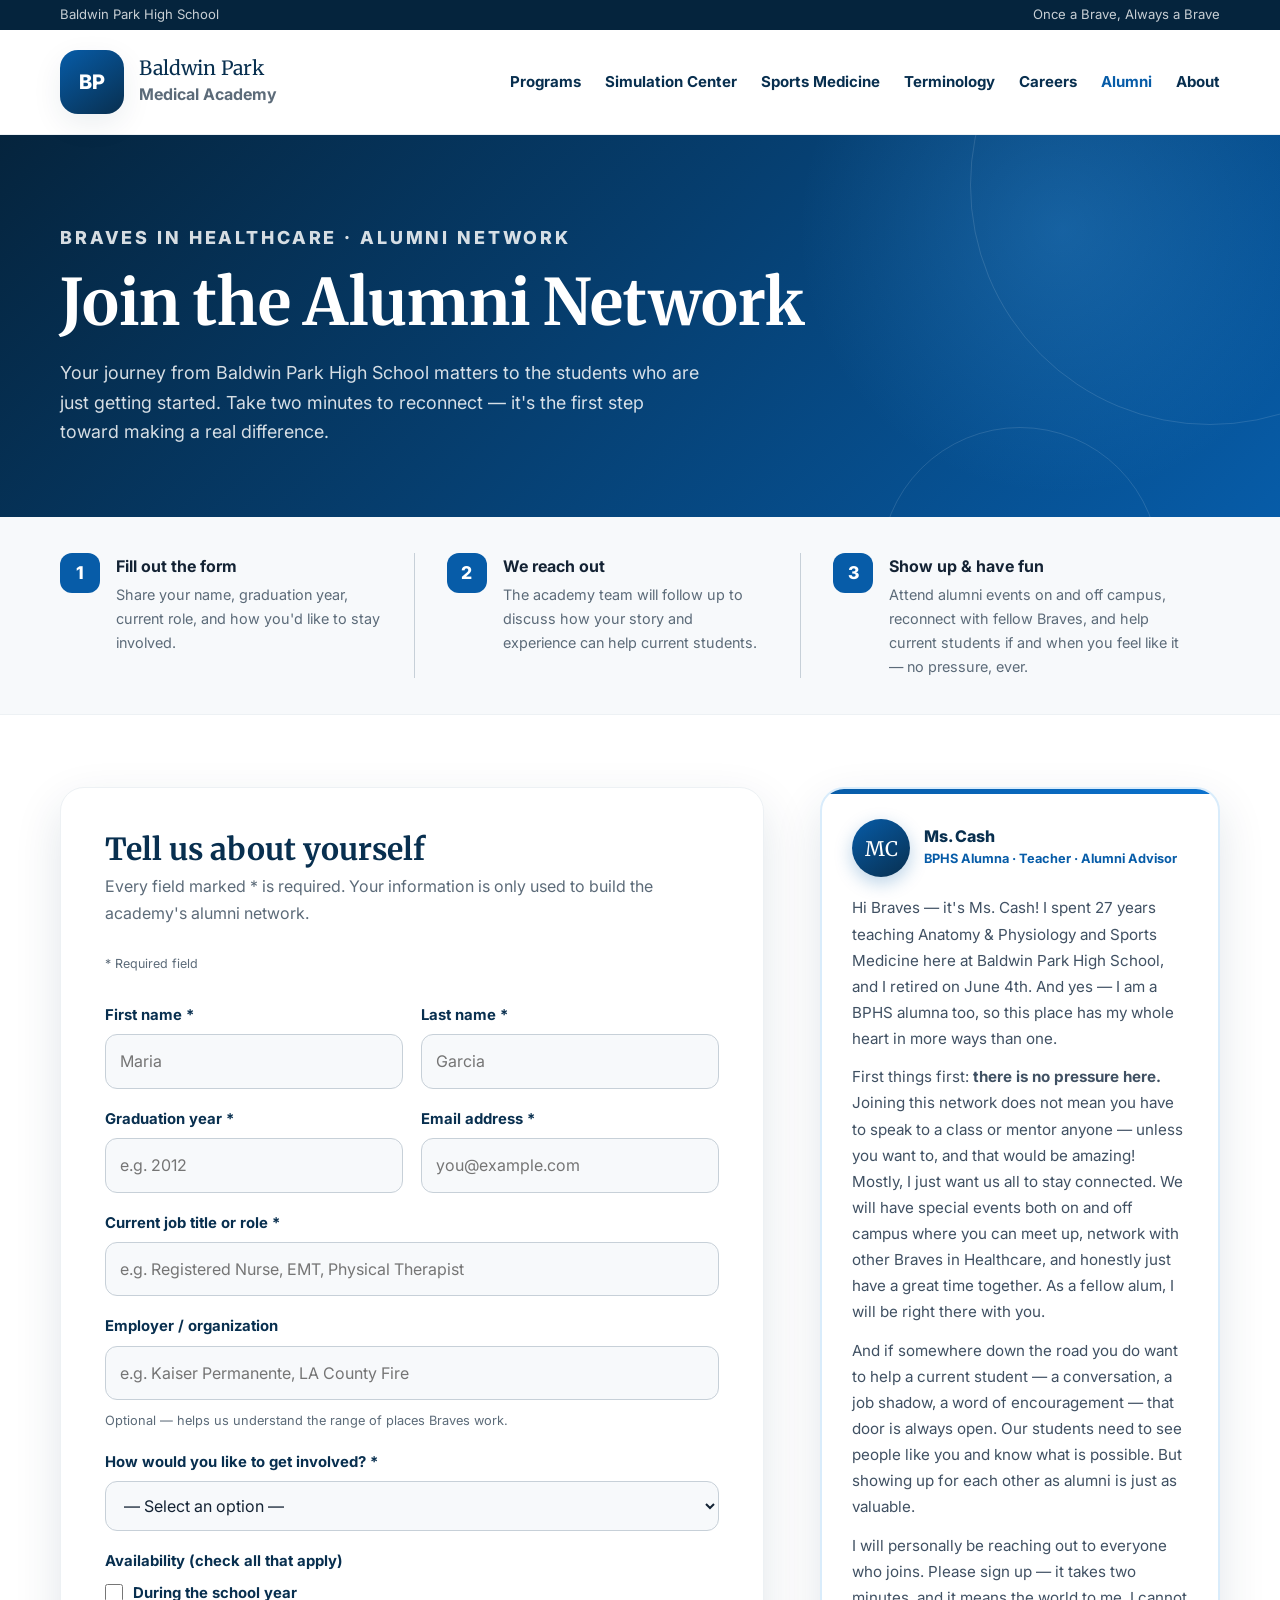
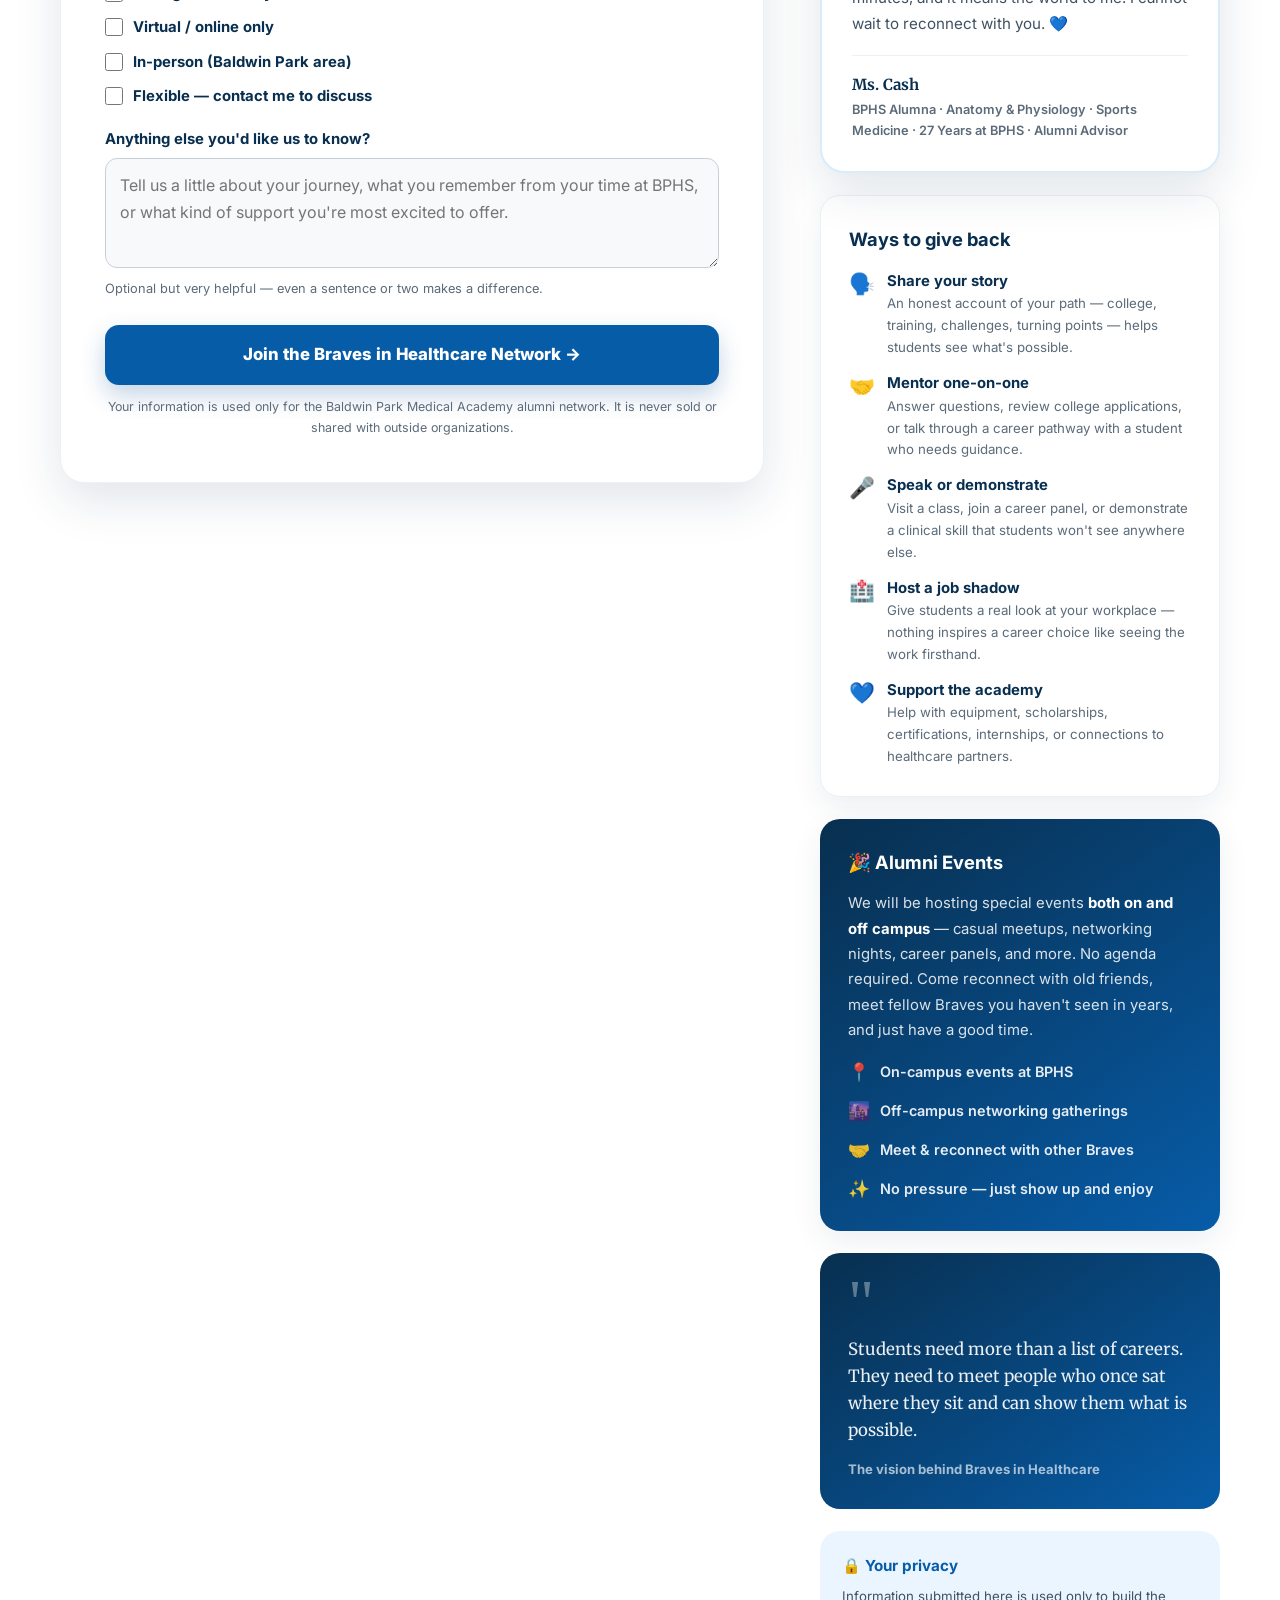
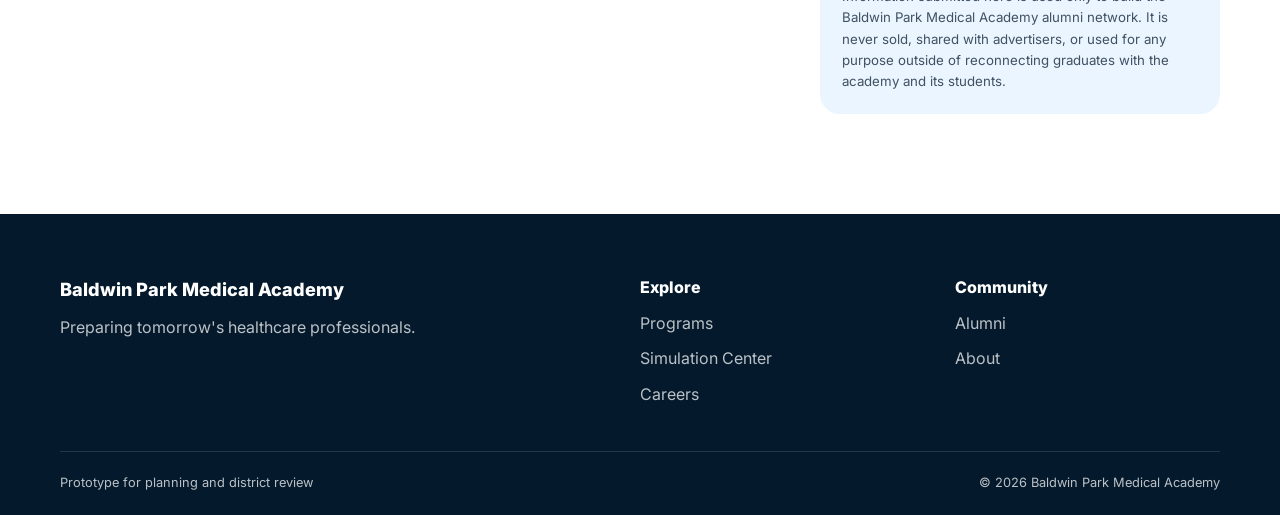
==== alumni-signup (1).html @ 8aff5e9c "Added alumni sign-up page (alumni-signup.html) with Ms. Cash's personal message, alumni events secti" ====
<!DOCTYPE html>
<html lang="en">
<head>
  <meta charset="UTF-8" />
  <meta name="viewport" content="width=device-width, initial-scale=1.0" />
  <meta name="description" content="Join the Braves in Healthcare alumni network — connect with Baldwin Park Medical Academy students, share your story, and give back to the next generation." />
  <title>Join the Alumni Network | Baldwin Park Medical Academy</title>
  <link rel="preconnect" href="https://fonts.googleapis.com">
  <link rel="preconnect" href="https://fonts.gstatic.com" crossorigin>
  <link href="https://fonts.googleapis.com/css2?family=Inter:wght@400;500;600;700;800&family=Merriweather:wght@700&display=swap" rel="stylesheet">
  <style>
    :root {
      --navy: #082f4f;
      --navy-deep: #05243d;
      --blue: #075ca8;
      --blue-bright: #0b72ce;
      --blue-pale: #eaf5ff;
      --blue-soft: #d9ecfb;
      --white: #fff;
      --ink: #142334;
      --gray-700: #405163;
      --gray-600: #5c6b79;
      --gray-300: #c7d0d8;
      --gray-100: #edf1f4;
      --gray-50: #f7f9fb;
      --green: #1a7a4a;
      --green-pale: #e8f5ee;
      --radius: 24px;
      --shadow: 0 18px 48px rgba(5,47,79,.12);
      --shadow-soft: 0 10px 30px rgba(5,47,79,.08);
    }
    *, *::before, *::after { box-sizing: border-box; margin: 0; padding: 0; }
    html { scroll-behavior: smooth; }
    body { font-family: "Inter", sans-serif; color: var(--ink); background: var(--white); line-height: 1.65; }
    button, input, select, textarea { font: inherit; }
    button { cursor: pointer; }
    a { color: inherit; }
    .container { width: min(1160px, calc(100% - 40px)); margin: 0 auto; }
    .sr-only { position: absolute; width: 1px; height: 1px; padding: 0; margin: -1px; overflow: hidden; clip: rect(0,0,0,0); white-space: nowrap; border: 0; }
    .skip-link { position: fixed; left: 16px; top: -80px; z-index: 1000; padding: 12px 16px; border-radius: 10px; color: #fff; background: var(--navy-deep); text-decoration: none; font-weight: 800; }
    .skip-link:focus { top: 16px; }

    /* Header */
    .topbar { color: rgba(255,255,255,.78); background: var(--navy-deep); font-size: .82rem; }
    .topbar-inner { min-height: 30px; display: flex; justify-content: space-between; align-items: center; gap: 20px; }
    .site-header { position: sticky; top: 0; z-index: 50; background: rgba(255,255,255,.97); border-bottom: 1px solid var(--gray-100); backdrop-filter: blur(12px); }
    .nav-wrap { min-height: 104px; display: flex; align-items: center; justify-content: space-between; gap: 28px; }
    .brand { display: inline-flex; align-items: center; gap: 15px; color: var(--navy); text-decoration: none; }
    .brand-mark { width: 64px; height: 64px; border-radius: 18px; display: grid; place-items: center; color: #fff; background: linear-gradient(145deg, var(--blue), var(--navy)); box-shadow: var(--shadow-soft); font-weight: 800; font-size: 1.25rem; }
    .brand-title { display: block; font-family: "Merriweather", serif; font-size: 1.22rem; line-height: 1.15; }
    .brand-subtitle { display: block; margin-top: 2px; color: var(--gray-600); font-weight: 700; }
    .site-nav { display: flex; align-items: center; gap: 24px; }
    .site-nav a { color: var(--navy); text-decoration: none; font-weight: 700; font-size: .94rem; }
    .site-nav a:hover { color: var(--blue); }
    .site-nav a[aria-current="page"] { color: var(--blue); }
    .nav-login { border: 0; border-radius: 999px; padding: 11px 18px; background: var(--blue); color: white; font-weight: 700; }
    .menu-toggle { display: none; width: 46px; height: 46px; border: 0; border-radius: 12px; background: var(--blue-pale); }
    .menu-toggle span:not(.sr-only) { width: 22px; height: 2px; display: block; margin: 5px auto; background: var(--navy); }
    .btn { border: 0; border-radius: 999px; padding: 14px 22px; font-weight: 800; text-decoration: none; display: inline-flex; align-items: center; justify-content: center; transition: transform .2s, box-shadow .2s; }
    .btn:hover { transform: translateY(-2px); }
    .btn-primary { background: var(--blue); color: white; box-shadow: 0 10px 24px rgba(0,75,147,.24); }
    .btn-white { color: var(--navy); background: #fff; }
    .btn-outline { color: var(--navy); background: transparent; border: 2px solid var(--navy); }

    /* Hero */
    .page-hero { position: relative; overflow: hidden; color: #fff; background: radial-gradient(circle at 83% 25%, rgba(79,178,255,.22), transparent 24%), linear-gradient(135deg, var(--navy-deep), var(--blue)); padding: 88px 0 70px; }
    .page-hero::before, .page-hero::after { content: ""; position: absolute; border: 1px solid rgba(255,255,255,.12); border-radius: 50%; }
    .page-hero::before { width: 480px; height: 480px; right: -170px; top: -190px; }
    .page-hero::after { width: 280px; height: 280px; right: 120px; bottom: -190px; }
    .hero-inner { position: relative; z-index: 1; max-width: 780px; }
    .eyebrow { margin: 0 0 14px; font-size: .79rem; font-weight: 800; letter-spacing: .16em; text-transform: uppercase; color: #a9dbff; }
    h1 { font-family: "Merriweather", serif; font-size: clamp(2.4rem, 5vw, 4rem); line-height: 1.12; color: #fff; margin: 0 0 20px; }
    h2 { font-family: "Merriweather", serif; font-size: clamp(1.8rem, 3vw, 2.6rem); line-height: 1.15; color: var(--navy); margin: 0 0 16px; }
    h3 { font-size: 1.15rem; font-weight: 700; color: var(--navy); margin: 0 0 10px; }
    .hero-inner p { color: rgba(255,255,255,.84); font-size: 1.12rem; max-width: 640px; }

    /* Steps strip */
    .steps-strip { background: var(--gray-50); border-bottom: 1px solid var(--gray-100); padding: 36px 0; }
    .steps-row { display: grid; grid-template-columns: repeat(3, 1fr); gap: 0; }
    .step-item { display: flex; align-items: flex-start; gap: 16px; padding: 0 32px 0 0; }
    .step-item:not(:last-child) { border-right: 1px solid var(--gray-300); margin-right: 32px; }
    .step-num { flex-shrink: 0; width: 40px; height: 40px; border-radius: 12px; background: var(--blue); color: #fff; font-weight: 800; font-size: 1.1rem; display: grid; place-items: center; }
    .step-item p { margin: 4px 0 0; color: var(--gray-600); font-size: .9rem; }

    /* Main layout */
    .signup-section { padding: 72px 0 100px; }
    .signup-grid { display: grid; grid-template-columns: 1fr 400px; gap: 56px; align-items: start; }

    /* Form card */
    .form-card { background: var(--white); border: 1px solid var(--gray-100); border-radius: var(--radius); box-shadow: var(--shadow); padding: 44px; }
    .form-card h2 { font-size: 1.9rem; margin-bottom: 6px; }
    .form-card > p { color: var(--gray-600); margin-bottom: 28px; }
    .form-row { display: grid; grid-template-columns: 1fr 1fr; gap: 18px; }
    .field { display: flex; flex-direction: column; gap: 7px; margin-bottom: 18px; }
    .field label { color: var(--navy); font-weight: 700; font-size: .93rem; }
    .field input, .field select, .field textarea {
      width: 100%; border: 1.5px solid var(--gray-300); border-radius: 12px;
      padding: 13px 14px; color: var(--ink); background: var(--gray-50);
      transition: border-color .15s;
    }
    .field input:focus, .field select:focus, .field textarea:focus {
      outline: none; border-color: var(--blue); background: #fff;
    }
    .field textarea { min-height: 110px; resize: vertical; }
    .field-note { font-size: .8rem; color: var(--gray-600); margin-top: 3px; }
    .checkbox-group { display: flex; flex-direction: column; gap: 10px; }
    .checkbox-label { display: flex; align-items: center; gap: 10px; font-weight: 600; cursor: pointer; }
    .checkbox-label input[type="checkbox"] { width: 18px; height: 18px; accent-color: var(--blue); cursor: pointer; }
    .submit-btn { width: 100%; padding: 16px; font-size: 1.05rem; margin-top: 8px; border-radius: 14px; }
    .form-disclaimer { text-align: center; font-size: .78rem; color: var(--gray-600); margin-top: 12px; }
    .required-note { font-size: .78rem; color: var(--gray-600); margin-bottom: 22px; }

    /* Sidebar info */
    .sidebar { display: flex; flex-direction: column; gap: 22px; }
    .info-card { background: var(--white); border: 1px solid var(--gray-100); border-radius: 20px; padding: 28px; box-shadow: var(--shadow-soft); }
    .info-card h3 { color: var(--navy); margin-bottom: 14px; }
    .ways-list { list-style: none; display: flex; flex-direction: column; gap: 12px; }
    .ways-list li { display: flex; gap: 12px; align-items: flex-start; }
    .ways-list .icon { font-size: 1.3rem; flex-shrink: 0; line-height: 1.4; }
    .ways-list strong { display: block; color: var(--navy); font-size: .93rem; }
    .ways-list span { display: block; font-size: .83rem; color: var(--gray-600); }
    .quote-aside { background: linear-gradient(145deg, var(--navy), var(--blue)); border-radius: 20px; padding: 28px; color: #fff; }
    .quote-aside .q-mark { font-family: Georgia, serif; font-size: 4rem; line-height: .7; color: rgba(255,255,255,.35); }
    .quote-aside blockquote { font-family: "Merriweather", serif; font-size: 1.05rem; line-height: 1.6; color: rgba(255,255,255,.92); margin: 10px 0 16px; }
    .quote-aside footer { font-size: .82rem; color: rgba(255,255,255,.65); font-weight: 700; }
    .privacy-card { background: var(--blue-pale); border-radius: 20px; padding: 22px; }
    .privacy-card h3 { font-size: .95rem; color: var(--blue); margin-bottom: 8px; }
    .privacy-card p { font-size: .83rem; color: var(--gray-700); line-height: 1.6; }

    /* Submission states */
    .loading-state, .success-state, .error-state { display: none; }
    .loading-state { padding: 32px; text-align: center; }
    .spinner { width: 40px; height: 40px; border: 3px solid var(--blue-soft); border-top-color: var(--blue); border-radius: 50%; animation: spin 0.8s linear infinite; margin: 0 auto 16px; }
    @keyframes spin { to { transform: rotate(360deg); } }
    .loading-state p { color: var(--gray-600); font-weight: 600; }
    .success-state { padding: 10px 0; }
    .success-badge { display: flex; align-items: center; gap: 14px; margin-bottom: 20px; }
    .success-icon { width: 56px; height: 56px; border-radius: 50%; background: var(--green-pale); border: 2px solid var(--green); display: grid; place-items: center; font-size: 1.5rem; flex-shrink: 0; }
    .success-state h2 { font-size: 1.7rem; color: var(--green); }
    .ai-welcome { background: var(--blue-pale); border-left: 4px solid var(--blue); border-radius: 0 14px 14px 0; padding: 20px 22px; margin: 20px 0; }
    .ai-welcome-label { font-size: .75rem; text-transform: uppercase; letter-spacing: .08em; font-weight: 800; color: var(--blue); margin-bottom: 8px; }
    .ai-welcome-text { color: var(--navy); line-height: 1.7; }
    .success-details { background: var(--gray-50); border-radius: 14px; padding: 18px 20px; margin-top: 18px; }
    .success-details h3 { font-size: .9rem; color: var(--gray-600); text-transform: uppercase; letter-spacing: .06em; margin-bottom: 12px; }
    .detail-row { display: flex; gap: 10px; margin-bottom: 6px; font-size: .9rem; }
    .detail-row span:first-child { color: var(--gray-600); min-width: 110px; }
    .detail-row span:last-child { color: var(--ink); font-weight: 600; }
    .error-state { background: #fdeceb; border: 1px solid #f5c6c6; border-radius: 14px; padding: 20px; color: #a30f0f; }

    /* Footer */
    .site-footer { color: rgba(255,255,255,.73); background: #041a2c; padding: 60px 0 22px; }
    .footer-grid { display: grid; grid-template-columns: 2fr 1fr 1fr; gap: 50px; }
    .footer-grid > div { display: grid; align-content: start; gap: 9px; }
    .footer-brand, .footer-grid strong { color: #fff; font-weight: 800; }
    .footer-brand { font-size: 1.14rem; }
    .footer-grid a { color: rgba(255,255,255,.73); text-decoration: none; }
    .footer-grid a:hover { color: #fff; }
    .footer-bottom { margin-top: 44px; padding-top: 20px; border-top: 1px solid rgba(255,255,255,.12); display: flex; justify-content: space-between; gap: 20px; font-size: .8rem; }

    /* Ms. Cash message card */
    .advisor-card {
      background: var(--white);
      border: 2px solid var(--blue-soft);
      border-radius: var(--radius);
      padding: 30px;
      box-shadow: var(--shadow);
      position: relative;
      overflow: hidden;
    }
    .advisor-card::before {
      content: "";
      position: absolute;
      top: 0; left: 0; right: 0;
      height: 5px;
      background: linear-gradient(90deg, var(--blue), var(--blue-bright));
    }
    .advisor-header {
      display: flex;
      align-items: center;
      gap: 14px;
      margin-bottom: 18px;
    }
    .advisor-avatar {
      width: 58px;
      height: 58px;
      border-radius: 50%;
      background: linear-gradient(145deg, var(--blue), var(--navy));
      display: grid;
      place-items: center;
      color: #fff;
      font-family: "Merriweather", serif;
      font-size: 1.25rem;
      flex-shrink: 0;
      box-shadow: 0 6px 18px rgba(7,92,168,.28);
    }
    .advisor-name { font-weight: 800; color: var(--navy); font-size: 1rem; line-height: 1.2; }
    .advisor-title { font-size: .8rem; color: var(--blue); font-weight: 700; margin-top: 2px; }
    .advisor-message { color: var(--gray-700); font-size: .95rem; line-height: 1.72; }
    .advisor-message p { margin: 0 0 12px; }
    .advisor-message p:last-child { margin: 0; }
    .advisor-sig {
      margin-top: 18px;
      padding-top: 16px;
      border-top: 1px solid var(--gray-100);
      font-family: "Merriweather", serif;
      font-size: .95rem;
      color: var(--navy);
      font-weight: 700;
    }
    .advisor-sig span { display: block; font-family: "Inter", sans-serif; font-size: .8rem; color: var(--gray-600); font-weight: 600; margin-top: 2px; }

    /* Responsive */
    @media (max-width: 980px) {
      .menu-toggle { display: block; }
      .site-nav { position: absolute; left: 20px; right: 20px; top: 125px; display: none; flex-direction: column; align-items: stretch; padding: 22px; border-radius: 18px; background: #fff; box-shadow: var(--shadow); }
      .site-nav.open { display: flex; }
      .signup-grid { grid-template-columns: 1fr; }
      .sidebar { order: -1; }
      .steps-row { grid-template-columns: 1fr; gap: 20px; }
      .step-item:not(:last-child) { border-right: 0; margin-right: 0; border-bottom: 1px solid var(--gray-300); padding-bottom: 20px; }
    }
    @media (max-width: 640px) {
      .form-row { grid-template-columns: 1fr; }
      .form-card { padding: 28px 22px; }
      .footer-grid, .footer-bottom { grid-template-columns: 1fr; flex-direction: column; }
    }
  </style>
</head>
<body>
  <a class="skip-link" href="#main">Skip to main content</a>

  <header class="site-header">
    <div class="topbar">
      <div class="container topbar-inner">
        <span>Baldwin Park High School</span>
        <span>Once a Brave, Always a Brave</span>
      </div>
    </div>
    <div class="container nav-wrap">
      <a class="brand" href="index.html" aria-label="Baldwin Park Medical Academy home">
        <div class="brand-mark" aria-hidden="true">BP</div>
        <div>
          <span class="brand-title">Baldwin Park</span>
          <span class="brand-subtitle">Medical Academy</span>
        </div>
      </a>
      <button class="menu-toggle" type="button" aria-expanded="false" aria-controls="site-nav">
        <span></span><span></span><span></span>
        <span class="sr-only">Toggle navigation</span>
      </button>
      <nav id="site-nav" class="site-nav" aria-label="Main navigation">
        <a href="index.html#programs">Programs</a>
        <a href="simulation-center.html">Simulation Center</a>
        <a href="sports-medicine.html">Sports Medicine</a>
        <a href="terminology.html">Terminology</a>
        <a href="careers.html">Careers</a>
        <a href="alumni.html" aria-current="page">Alumni</a>
        <a href="index.html#about">About</a>
      </nav>
    </div>
  </header>

  <main id="main">

    <section class="page-hero">
      <div class="container">
        <div class="hero-inner">
          <p class="eyebrow">Braves in Healthcare · Alumni Network</p>
          <h1>Join the Alumni Network</h1>
          <p>Your journey from Baldwin Park High School matters to the students who are just getting started. Take two minutes to reconnect — it's the first step toward making a real difference.</p>
        </div>
      </div>
    </section>

    <div class="steps-strip">
      <div class="container">
        <div class="steps-row" role="list" aria-label="How it works">
          <div class="step-item" role="listitem">
            <div class="step-num" aria-hidden="true">1</div>
            <div>
              <strong>Fill out the form</strong>
              <p>Share your name, graduation year, current role, and how you'd like to stay involved.</p>
            </div>
          </div>
          <div class="step-item" role="listitem">
            <div class="step-num" aria-hidden="true">2</div>
            <div>
              <strong>We reach out</strong>
              <p>The academy team will follow up to discuss how your story and experience can help current students.</p>
            </div>
          </div>
          <div class="step-item" role="listitem">
            <div class="step-num" aria-hidden="true">3</div>
            <div>
              <strong>Show up &amp; have fun</strong>
              <p>Attend alumni events on and off campus, reconnect with fellow Braves, and help current students if and when you feel like it — no pressure, ever.</p>
            </div>
          </div>
        </div>
      </div>
    </div>

    <section class="signup-section">
      <div class="container">
        <div class="signup-grid">

          <!-- FORM CARD -->
          <div class="form-card">
            <h2>Tell us about yourself</h2>
            <p>Every field marked * is required. Your information is only used to build the academy's alumni network.</p>
            <p class="required-note">* Required field</p>

            <div id="form-view">
              <div class="form-row">
                <div class="field">
                  <label for="fname">First name *</label>
                  <input type="text" id="fname" name="fname" autocomplete="given-name" required placeholder="Maria">
                </div>
                <div class="field">
                  <label for="lname">Last name *</label>
                  <input type="text" id="lname" name="lname" autocomplete="family-name" required placeholder="Garcia">
                </div>
              </div>

              <div class="form-row">
                <div class="field">
                  <label for="grad-year">Graduation year *</label>
                  <input type="text" id="grad-year" name="grad-year" inputmode="numeric" required placeholder="e.g. 2012">
                </div>
                <div class="field">
                  <label for="email">Email address *</label>
                  <input type="email" id="email" name="email" autocomplete="email" required placeholder="you@example.com">
                </div>
              </div>

              <div class="field">
                <label for="role">Current job title or role *</label>
                <input type="text" id="role" name="role" required placeholder="e.g. Registered Nurse, EMT, Physical Therapist">
              </div>

              <div class="field">
                <label for="employer">Employer / organization</label>
                <input type="text" id="employer" name="employer" placeholder="e.g. Kaiser Permanente, LA County Fire">
                <span class="field-note">Optional — helps us understand the range of places Braves work.</span>
              </div>

              <div class="field">
                <label for="involvement">How would you like to get involved? *</label>
                <select id="involvement" name="involvement" required>
                  <option value="">— Select an option —</option>
                  <option>Just here to reconnect and attend events</option>
                  <option>Network with other Braves in Healthcare alumni</option>
                  <option>Share my career story with students (optional)</option>
                  <option>Mentor a student one-on-one (optional)</option>
                  <option>Speak to a class or career panel (optional)</option>
                  <option>Host a workplace tour or job shadow (optional)</option>
                  <option>Support the academy — equipment, scholarships, connections</option>
                  <option>Not sure yet — I just want to stay connected</option>
                </select>
              </div>

              <div class="field">
                <label>Availability (check all that apply)</label>
                <div class="checkbox-group" role="group" aria-label="Availability options">
                  <label class="checkbox-label">
                    <input type="checkbox" name="avail" value="school-year"> During the school year
                  </label>
                  <label class="checkbox-label">
                    <input type="checkbox" name="avail" value="virtual"> Virtual / online only
                  </label>
                  <label class="checkbox-label">
                    <input type="checkbox" name="avail" value="in-person"> In-person (Baldwin Park area)
                  </label>
                  <label class="checkbox-label">
                    <input type="checkbox" name="avail" value="flexible"> Flexible — contact me to discuss
                  </label>
                </div>
              </div>

              <div class="field">
                <label for="message">Anything else you'd like us to know?</label>
                <textarea id="message" name="message" placeholder="Tell us a little about your journey, what you remember from your time at BPHS, or what kind of support you're most excited to offer."></textarea>
                <span class="field-note">Optional but very helpful — even a sentence or two makes a difference.</span>
              </div>

              <div id="form-error" class="error-state" hidden role="alert">
                Please fill in all required fields before submitting.
              </div>

              <button class="btn btn-primary submit-btn" type="button" id="submit-btn" onclick="handleSubmit()">
                Join the Braves in Healthcare Network →
              </button>
              <p class="form-disclaimer">Your information is used only for the Baldwin Park Medical Academy alumni network. It is never sold or shared with outside organizations.</p>
            </div>

            <!-- Loading state -->
            <div class="loading-state" id="loading-state">
              <div class="spinner" aria-hidden="true"></div>
              <p>Submitting your information…</p>
            </div>

            <!-- Success state -->
            <div class="success-state" id="success-state">
              <div class="success-badge">
                <div class="success-icon" aria-hidden="true">✓</div>
                <div>
                  <h2 id="success-heading">Welcome back, Brave!</h2>
                  <p style="color:var(--gray-600); margin-top:4px;">Your information has been received.</p>
                </div>
              </div>

              <div class="ai-welcome" id="ai-welcome-box" hidden>
                <div class="ai-welcome-label">A personal note from the academy</div>
                <div class="ai-welcome-text" id="ai-welcome-text"></div>
              </div>

              <div class="success-details" id="success-details">
                <h3>What we received</h3>
              </div>

              <div style="margin-top:22px; display:flex; gap:12px; flex-wrap:wrap;">
                <a class="btn btn-primary" href="alumni.html">Back to Alumni page</a>
                <button class="btn btn-outline" type="button" onclick="resetForm()">Submit another response</button>
              </div>
            </div>
          </div>

          <!-- SIDEBAR -->
          <aside class="sidebar">

            <!-- Ms. Cash personal message -->
            <div class="advisor-card">
              <div class="advisor-header">
                <div class="advisor-avatar" aria-hidden="true">MC</div>
                <div>
                  <div class="advisor-name">Ms. Cash</div>
                  <div class="advisor-title">BPHS Alumna · Teacher · Alumni Advisor</div>
                </div>
              </div>
              <div class="advisor-message">
                <p>Hi Braves — it's Ms. Cash! I spent 27 years teaching Anatomy &amp; Physiology and Sports Medicine here at Baldwin Park High School, and I retired on June 4th. And yes — I am a BPHS alumna too, so this place has my whole heart in more ways than one.</p>
                <p>First things first: <strong>there is no pressure here.</strong> Joining this network does not mean you have to speak to a class or mentor anyone — unless you want to, and that would be amazing! Mostly, I just want us all to stay connected. We will have special events both on and off campus where you can meet up, network with other Braves in Healthcare, and honestly just have a great time together. As a fellow alum, I will be right there with you.</p>
                <p>And if somewhere down the road you do want to help a current student — a conversation, a job shadow, a word of encouragement — that door is always open. Our students need to see people like you and know what is possible. But showing up for each other as alumni is just as valuable.</p>
                <p>I will personally be reaching out to everyone who joins. Please sign up — it takes two minutes, and it means the world to me. I cannot wait to reconnect with you. 💙</p>
              </div>
              <div class="advisor-sig">
                Ms. Cash
                <span>BPHS Alumna · Anatomy &amp; Physiology · Sports Medicine · 27 Years at BPHS · Alumni Advisor</span>
              </div>
            </div>

            <div class="info-card">
              <h3>Ways to give back</h3>
              <ul class="ways-list">
                <li>
                  <span class="icon">🗣️</span>
                  <div>
                    <strong>Share your story</strong>
                    <span>An honest account of your path — college, training, challenges, turning points — helps students see what's possible.</span>
                  </div>
                </li>
                <li>
                  <span class="icon">🤝</span>
                  <div>
                    <strong>Mentor one-on-one</strong>
                    <span>Answer questions, review college applications, or talk through a career pathway with a student who needs guidance.</span>
                  </div>
                </li>
                <li>
                  <span class="icon">🎤</span>
                  <div>
                    <strong>Speak or demonstrate</strong>
                    <span>Visit a class, join a career panel, or demonstrate a clinical skill that students won't see anywhere else.</span>
                  </div>
                </li>
                <li>
                  <span class="icon">🏥</span>
                  <div>
                    <strong>Host a job shadow</strong>
                    <span>Give students a real look at your workplace — nothing inspires a career choice like seeing the work firsthand.</span>
                  </div>
                </li>
                <li>
                  <span class="icon">💙</span>
                  <div>
                    <strong>Support the academy</strong>
                    <span>Help with equipment, scholarships, certifications, internships, or connections to healthcare partners.</span>
                  </div>
                </li>
              </ul>
            </div>

            <div class="info-card" style="background: linear-gradient(145deg, var(--navy), var(--blue)); border: none; color: #fff;">
              <h3 style="color:#fff; margin-bottom:14px;">🎉 Alumni Events</h3>
              <p style="color:rgba(255,255,255,.85); font-size:.93rem; line-height:1.7; margin:0 0 14px;">We will be hosting special events <strong style="color:#fff;">both on and off campus</strong> — casual meetups, networking nights, career panels, and more. No agenda required. Come reconnect with old friends, meet fellow Braves you haven't seen in years, and just have a good time.</p>
              <ul style="list-style:none; padding:0; margin:0; display:flex; flex-direction:column; gap:10px;">
                <li style="display:flex; align-items:center; gap:10px; color:rgba(255,255,255,.9); font-size:.9rem; font-weight:600;">
                  <span style="font-size:1.1rem;">📍</span> On-campus events at BPHS
                </li>
                <li style="display:flex; align-items:center; gap:10px; color:rgba(255,255,255,.9); font-size:.9rem; font-weight:600;">
                  <span style="font-size:1.1rem;">🌆</span> Off-campus networking gatherings
                </li>
                <li style="display:flex; align-items:center; gap:10px; color:rgba(255,255,255,.9); font-size:.9rem; font-weight:600;">
                  <span style="font-size:1.1rem;">🤝</span> Meet &amp; reconnect with other Braves
                </li>
                <li style="display:flex; align-items:center; gap:10px; color:rgba(255,255,255,.9); font-size:.9rem; font-weight:600;">
                  <span style="font-size:1.1rem;">✨</span> No pressure — just show up and enjoy
                </li>
              </ul>
            </div>

            <div class="quote-aside">
              <div class="q-mark" aria-hidden="true">"</div>
              <blockquote>Students need more than a list of careers. They need to meet people who once sat where they sit and can show them what is possible.</blockquote>
              <footer>The vision behind Braves in Healthcare</footer>
            </div>

            <div class="privacy-card">
              <h3>🔒 Your privacy</h3>
              <p>Information submitted here is used only to build the Baldwin Park Medical Academy alumni network. It is never sold, shared with advertisers, or used for any purpose outside of reconnecting graduates with the academy and its students.</p>
            </div>
          </aside>

        </div>
      </div>
    </section>
  </main>

  <footer class="site-footer">
    <div class="container footer-grid">
      <div>
        <div class="footer-brand">Baldwin Park Medical Academy</div>
        <p>Preparing tomorrow's healthcare professionals.</p>
      </div>
      <div>
        <strong>Explore</strong>
        <a href="index.html#programs">Programs</a>
        <a href="simulation-center.html">Simulation Center</a>
        <a href="careers.html">Careers</a>
      </div>
      <div>
        <strong>Community</strong>
        <a href="alumni.html">Alumni</a>
        <a href="index.html#about">About</a>
      </div>
    </div>
    <div class="container footer-bottom">
      <span>Prototype for planning and district review</span>
      <span>© 2026 Baldwin Park Medical Academy</span>
    </div>
  </footer>

  <script>
    // ── Navigation toggle ──────────────────────────────────────────────
    const menuToggle = document.querySelector('.menu-toggle');
    const siteNav = document.getElementById('site-nav');
    menuToggle.addEventListener('click', () => {
      const open = siteNav.classList.toggle('open');
      menuToggle.setAttribute('aria-expanded', String(open));
    });
    document.querySelectorAll('.site-nav a').forEach(link =>
      link.addEventListener('click', () => {
        siteNav.classList.remove('open');
        menuToggle.setAttribute('aria-expanded', 'false');
      })
    );

    // ── Form logic ─────────────────────────────────────────────────────
    function getFormData() {
      const avail = [...document.querySelectorAll('input[name="avail"]:checked')]
        .map(cb => cb.value);
      return {
        firstName:   document.getElementById('fname').value.trim(),
        lastName:    document.getElementById('lname').value.trim(),
        gradYear:    document.getElementById('grad-year').value.trim(),
        email:       document.getElementById('email').value.trim(),
        role:        document.getElementById('role').value.trim(),
        employer:    document.getElementById('employer').value.trim(),
        involvement: document.getElementById('involvement').value,
        availability: avail,
        message:     document.getElementById('message').value.trim(),
      };
    }

    function validate(data) {
      return data.firstName && data.lastName && data.gradYear &&
             data.email && data.role && data.involvement;
    }

    function showView(viewId) {
      ['form-view', 'loading-state', 'success-state'].forEach(id => {
        const el = document.getElementById(id);
        if (el) el.style.display = (id === viewId) ? '' : 'none';
      });
    }

    async function generateWelcome(data) {
      const availText = data.availability.length
        ? data.availability.join(', ')
        : 'flexible';
      const prompt = `You are writing a warm, personal welcome message for the Baldwin Park Medical Academy alumni network, specifically for their "Braves in Healthcare" program at Baldwin Park High School in Baldwin Park, California.

An alumnus just signed up with the following details:
- Name: ${data.firstName} ${data.lastName}
- Graduation year: ${data.gradYear}
- Current role: ${data.role}${data.employer ? ` at ${data.employer}` : ''}
- How they want to get involved: ${data.involvement}
- Availability: ${availText}
${data.message ? `- Their note: "${data.message}"` : ''}

Write a 3–4 sentence welcome message that:
1. Warmly welcomes them back by first name
2. Acknowledges their specific healthcare role or career with genuine enthusiasm
3. Mentions how the way they want to get involved will specifically help students
4. Closes with a line about what their return to the academy means for current students

Keep the tone warm, professional, and genuine — not corporate or overly formal. This is from the academy community, not a form letter. Do not use the phrase "Once a Brave, Always a Brave" as an opener. Don't start with "Dear" or a generic salutation.`;

      const response = await fetch('https://api.anthropic.com/v1/messages', {
        method: 'POST',
        headers: { 'Content-Type': 'application/json' },
        body: JSON.stringify({
          model: 'claude-sonnet-4-6',
          max_tokens: 1000,
          messages: [{ role: 'user', content: prompt }]
        })
      });

      if (!response.ok) throw new Error('API error');
      const result = await response.json();
      return result.content?.[0]?.text || '';
    }

    async function handleSubmit() {
      const errBox = document.getElementById('form-error');
      errBox.hidden = true;

      const data = getFormData();
      if (!validate(data)) {
        errBox.hidden = false;
        errBox.scrollIntoView({ behavior: 'smooth', block: 'nearest' });
        return;
      }

      showView('loading-state');

      // Build success details
      const detailsEl = document.getElementById('success-details');
      const rows = [
        ['Name', `${data.firstName} ${data.lastName}`],
        ['Graduation year', data.gradYear],
        ['Email', data.email],
        ['Current role', data.role + (data.employer ? ` — ${data.employer}` : '')],
        ['Getting involved', data.involvement],
      ];
      if (data.availability.length) {
        rows.push(['Availability', data.availability.join(', ')]);
      }
      detailsEl.innerHTML = '<h3>What we received</h3>' +
        rows.map(([label, val]) =>
          `<div class="detail-row"><span>${label}</span><span>${val}</span></div>`
        ).join('');

      document.getElementById('success-heading').textContent =
        `Welcome back, ${data.firstName}!`;

      // Try AI welcome message
      try {
        const welcome = await generateWelcome(data);
        if (welcome) {
          const box = document.getElementById('ai-welcome-box');
          document.getElementById('ai-welcome-text').textContent = welcome;
          box.hidden = false;
        }
      } catch (_) {
        // Silently skip AI message if unavailable — form success still shows
      }

      showView('success-state');
      document.getElementById('success-state').scrollIntoView({ behavior: 'smooth', block: 'start' });
    }

    function resetForm() {
      document.getElementById('fname').value = '';
      document.getElementById('lname').value = '';
      document.getElementById('grad-year').value = '';
      document.getElementById('email').value = '';
      document.getElementById('role').value = '';
      document.getElementById('employer').value = '';
      document.getElementById('involvement').value = '';
      document.querySelectorAll('input[name="avail"]').forEach(cb => cb.checked = false);
      document.getElementById('message').value = '';
      document.getElementById('ai-welcome-box').hidden = true;
      document.getElementById('form-error').hidden = true;
      showView('form-view');
      window.scrollTo({ top: 0, behavior: 'smooth' });
    }
  </script>
</body>
</html>
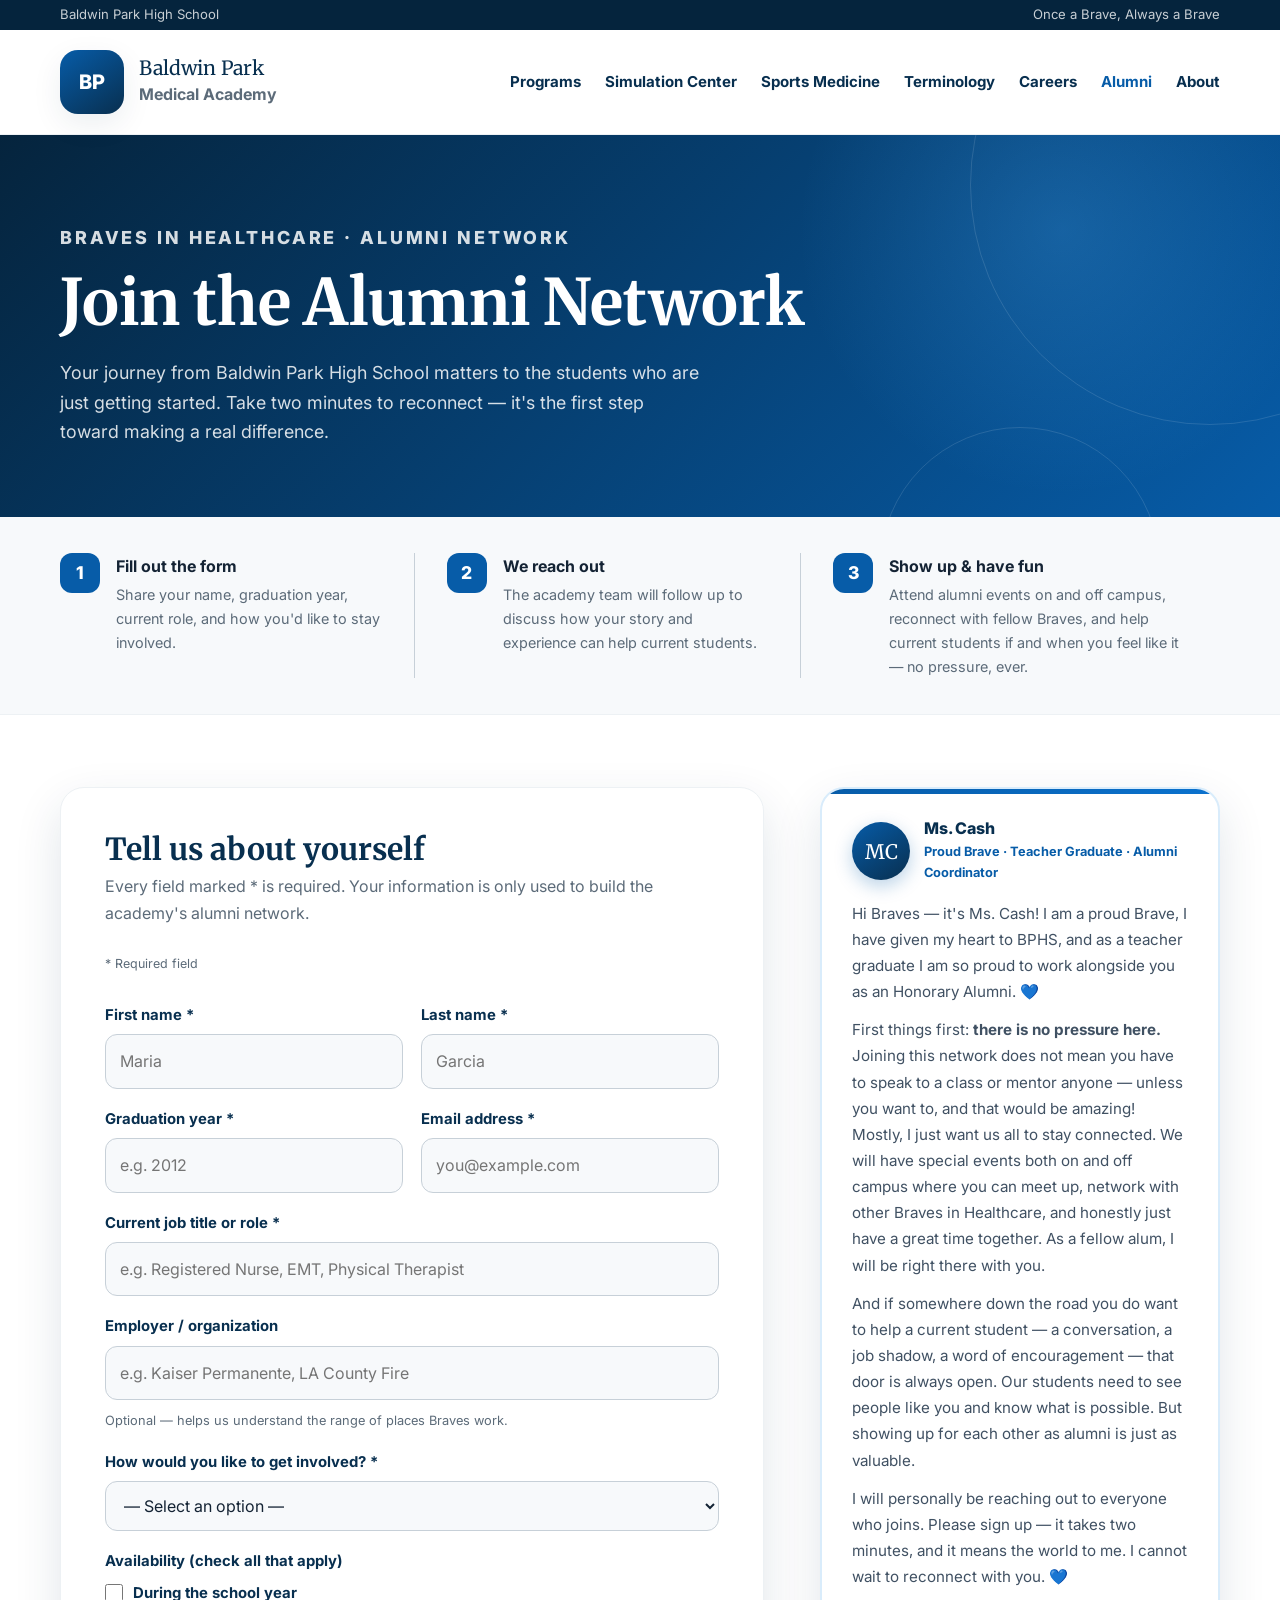
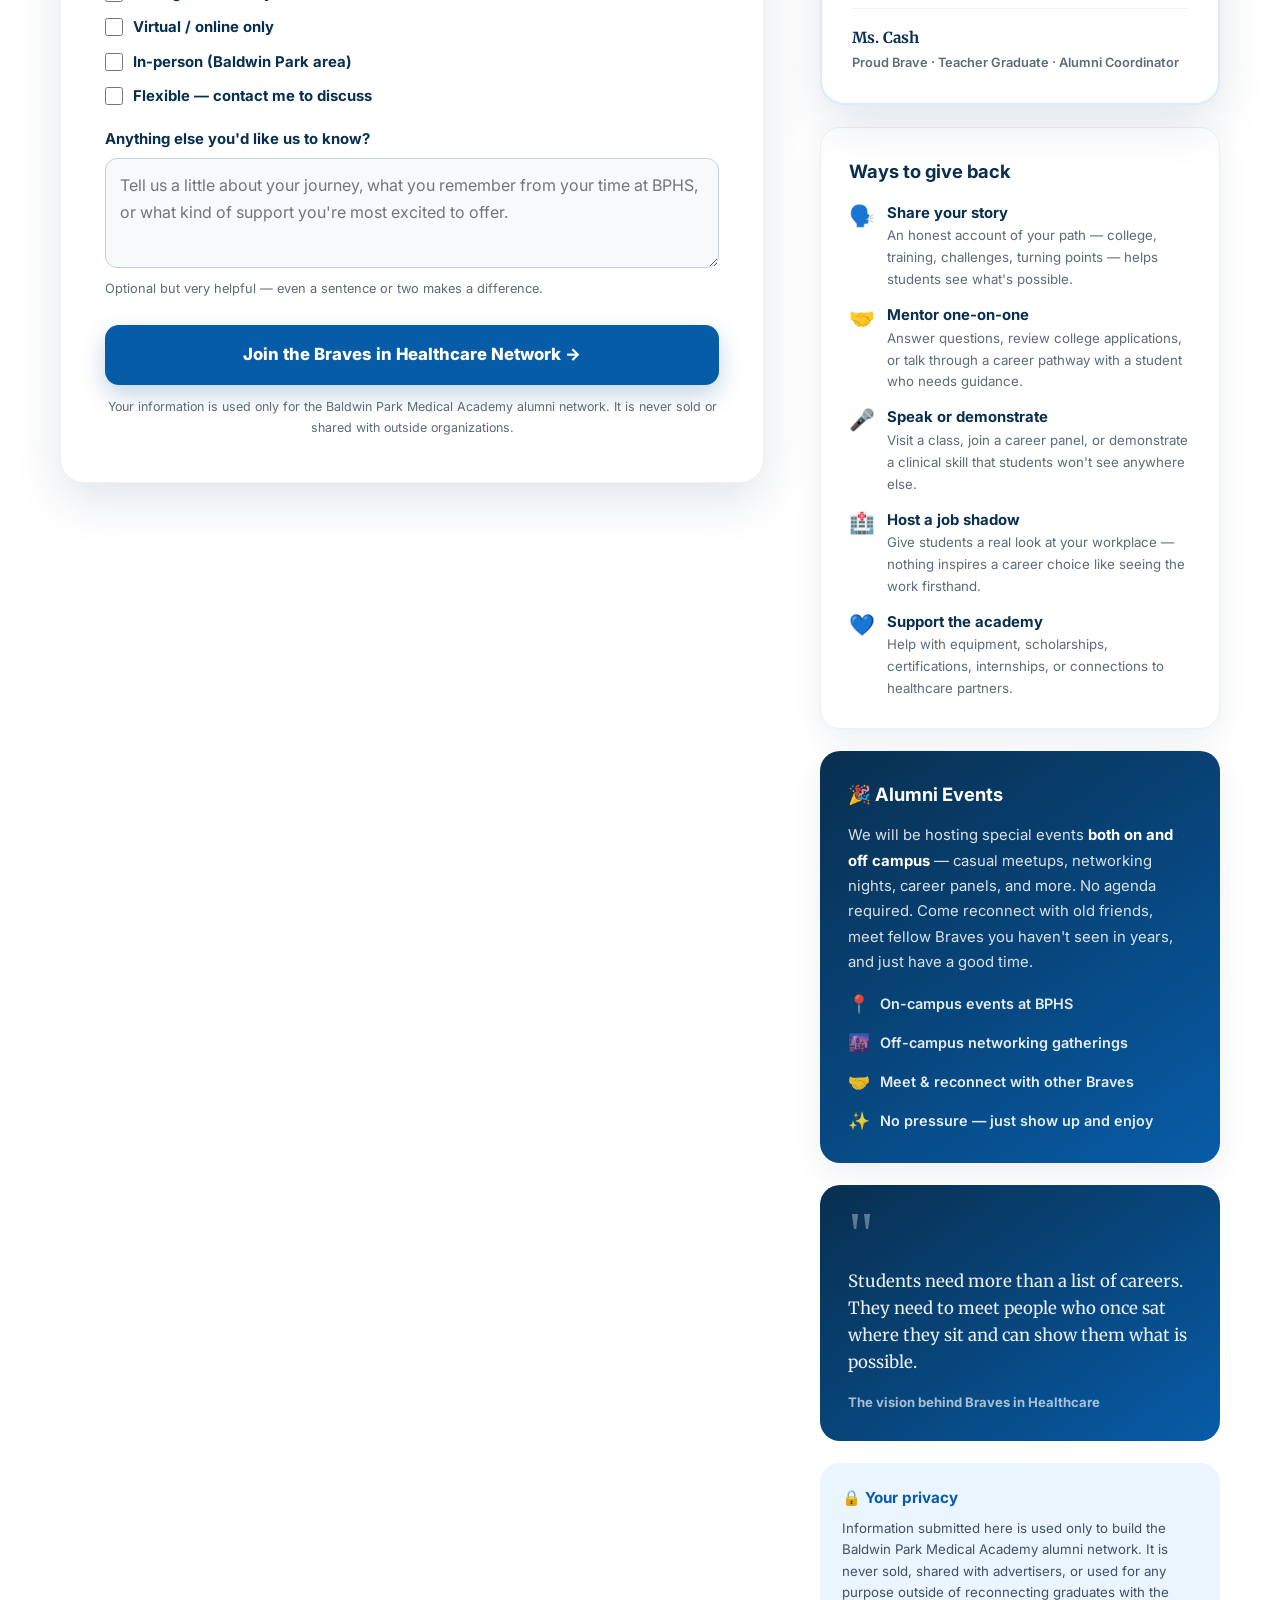
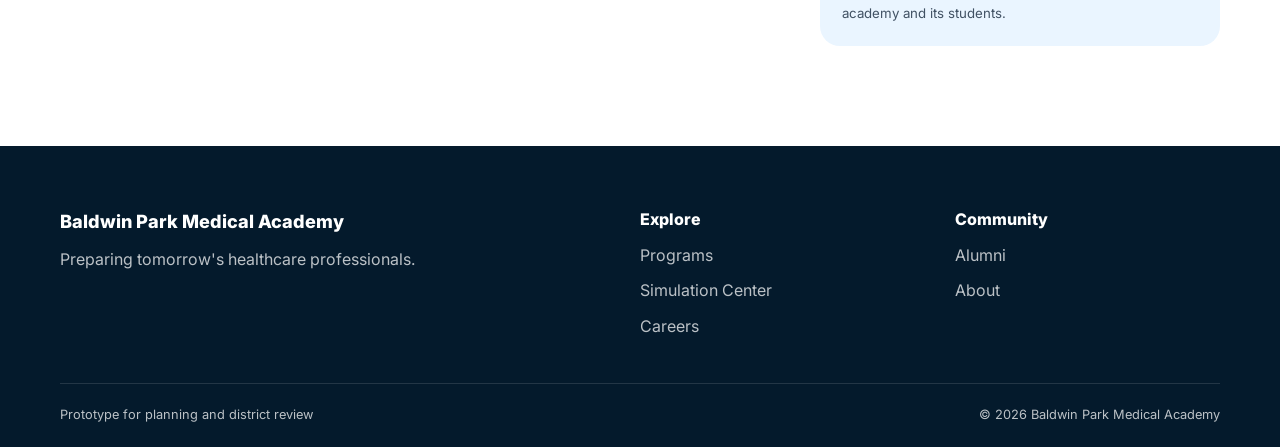
==== commit bfdddafc: "Update alumni message" ====
--- a/alumni-signup (1).html
+++ b/alumni-signup (1).html
@@ -434,18 +434,18 @@
                 <div class="advisor-avatar" aria-hidden="true">MC</div>
                 <div>
                   <div class="advisor-name">Ms. Cash</div>
-                  <div class="advisor-title">BPHS Alumna · Teacher · Alumni Advisor</div>
+                  <div class="advisor-title">Proud Brave · Teacher Graduate · Alumni Coordinator</div>
                 </div>
               </div>
               <div class="advisor-message">
-                <p>Hi Braves — it's Ms. Cash! I spent 27 years teaching Anatomy &amp; Physiology and Sports Medicine here at Baldwin Park High School, and I retired on June 4th. And yes — I am a BPHS alumna too, so this place has my whole heart in more ways than one.</p>
+                <p>Hi Braves — it's Ms. Cash! I am a proud Brave, I have given my heart to BPHS, and as a teacher graduate I am so proud to work alongside you as an Honorary Alumni. 💙</p>
                 <p>First things first: <strong>there is no pressure here.</strong> Joining this network does not mean you have to speak to a class or mentor anyone — unless you want to, and that would be amazing! Mostly, I just want us all to stay connected. We will have special events both on and off campus where you can meet up, network with other Braves in Healthcare, and honestly just have a great time together. As a fellow alum, I will be right there with you.</p>
                 <p>And if somewhere down the road you do want to help a current student — a conversation, a job shadow, a word of encouragement — that door is always open. Our students need to see people like you and know what is possible. But showing up for each other as alumni is just as valuable.</p>
                 <p>I will personally be reaching out to everyone who joins. Please sign up — it takes two minutes, and it means the world to me. I cannot wait to reconnect with you. 💙</p>
               </div>
               <div class="advisor-sig">
                 Ms. Cash
-                <span>BPHS Alumna · Anatomy &amp; Physiology · Sports Medicine · 27 Years at BPHS · Alumni Advisor</span>
+                <span>Proud Brave · Teacher Graduate · Alumni Coordinator</span>
               </div>
             </div>
 
